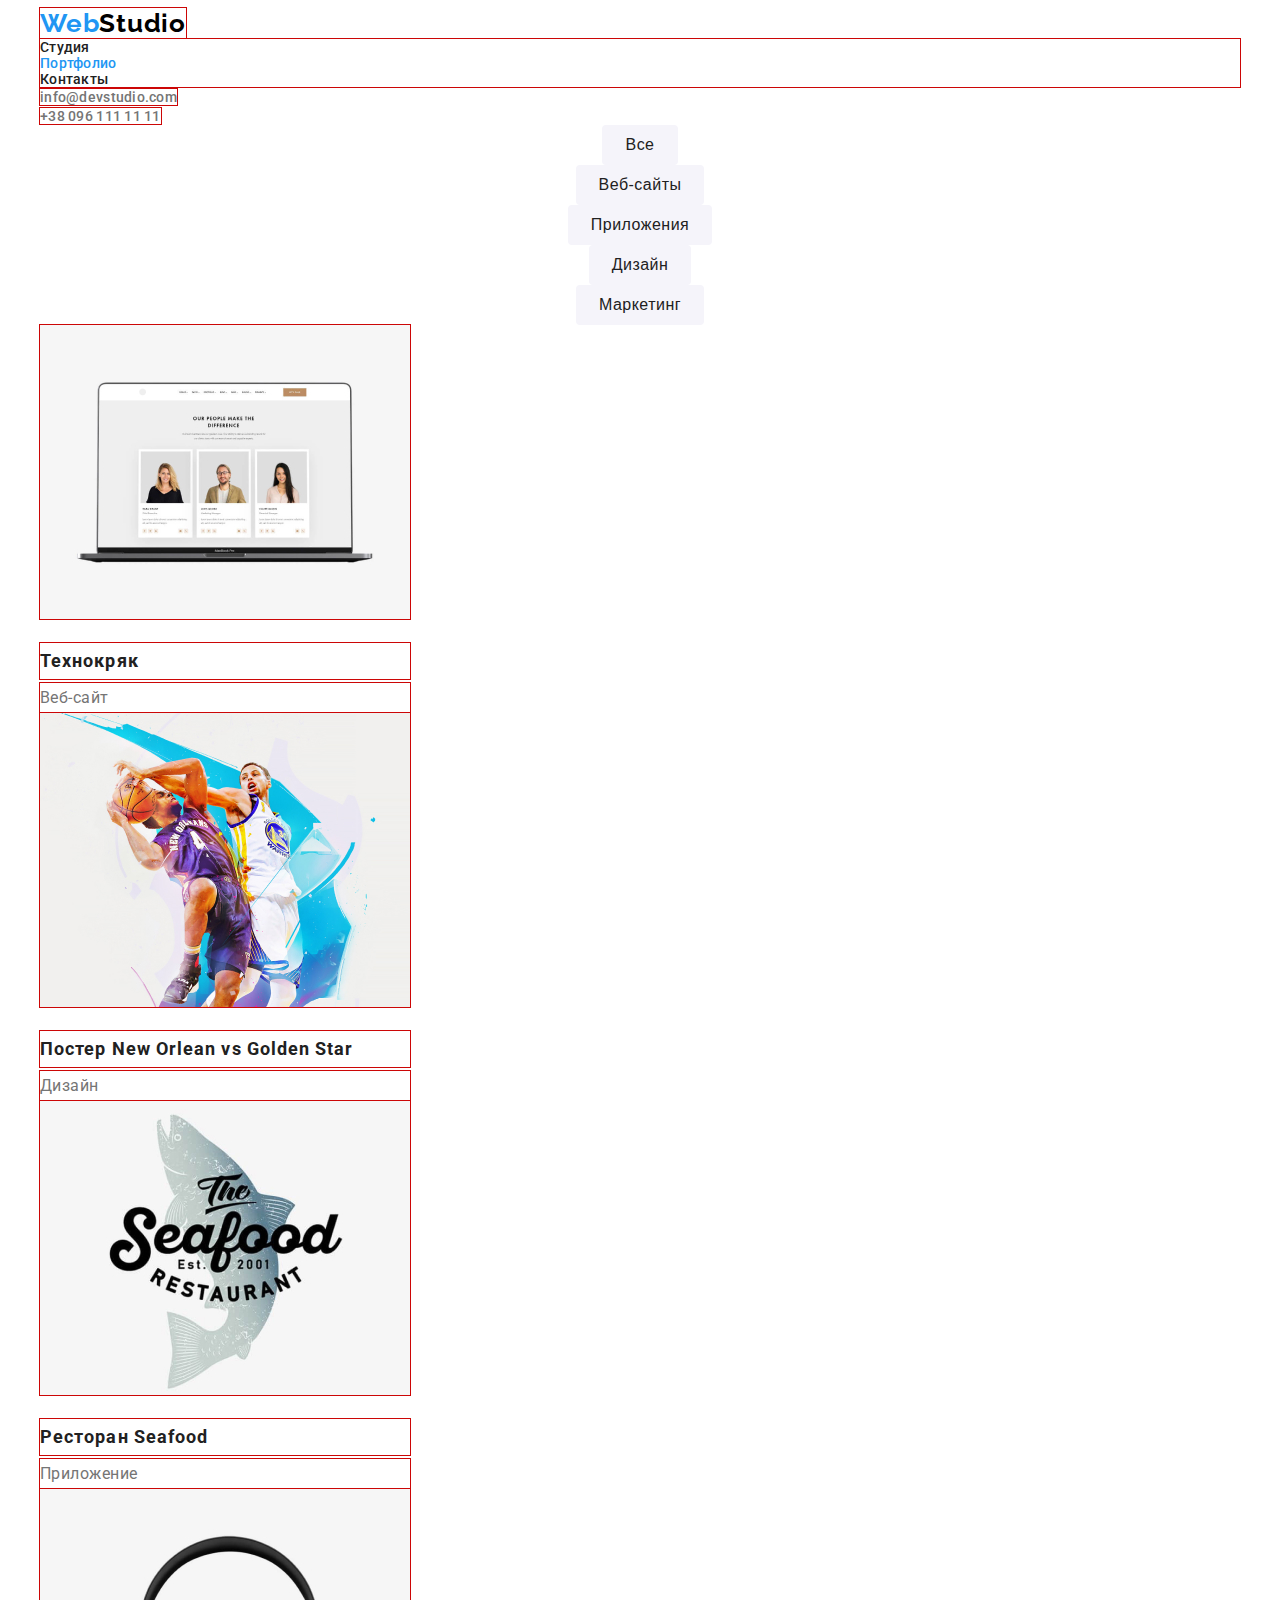
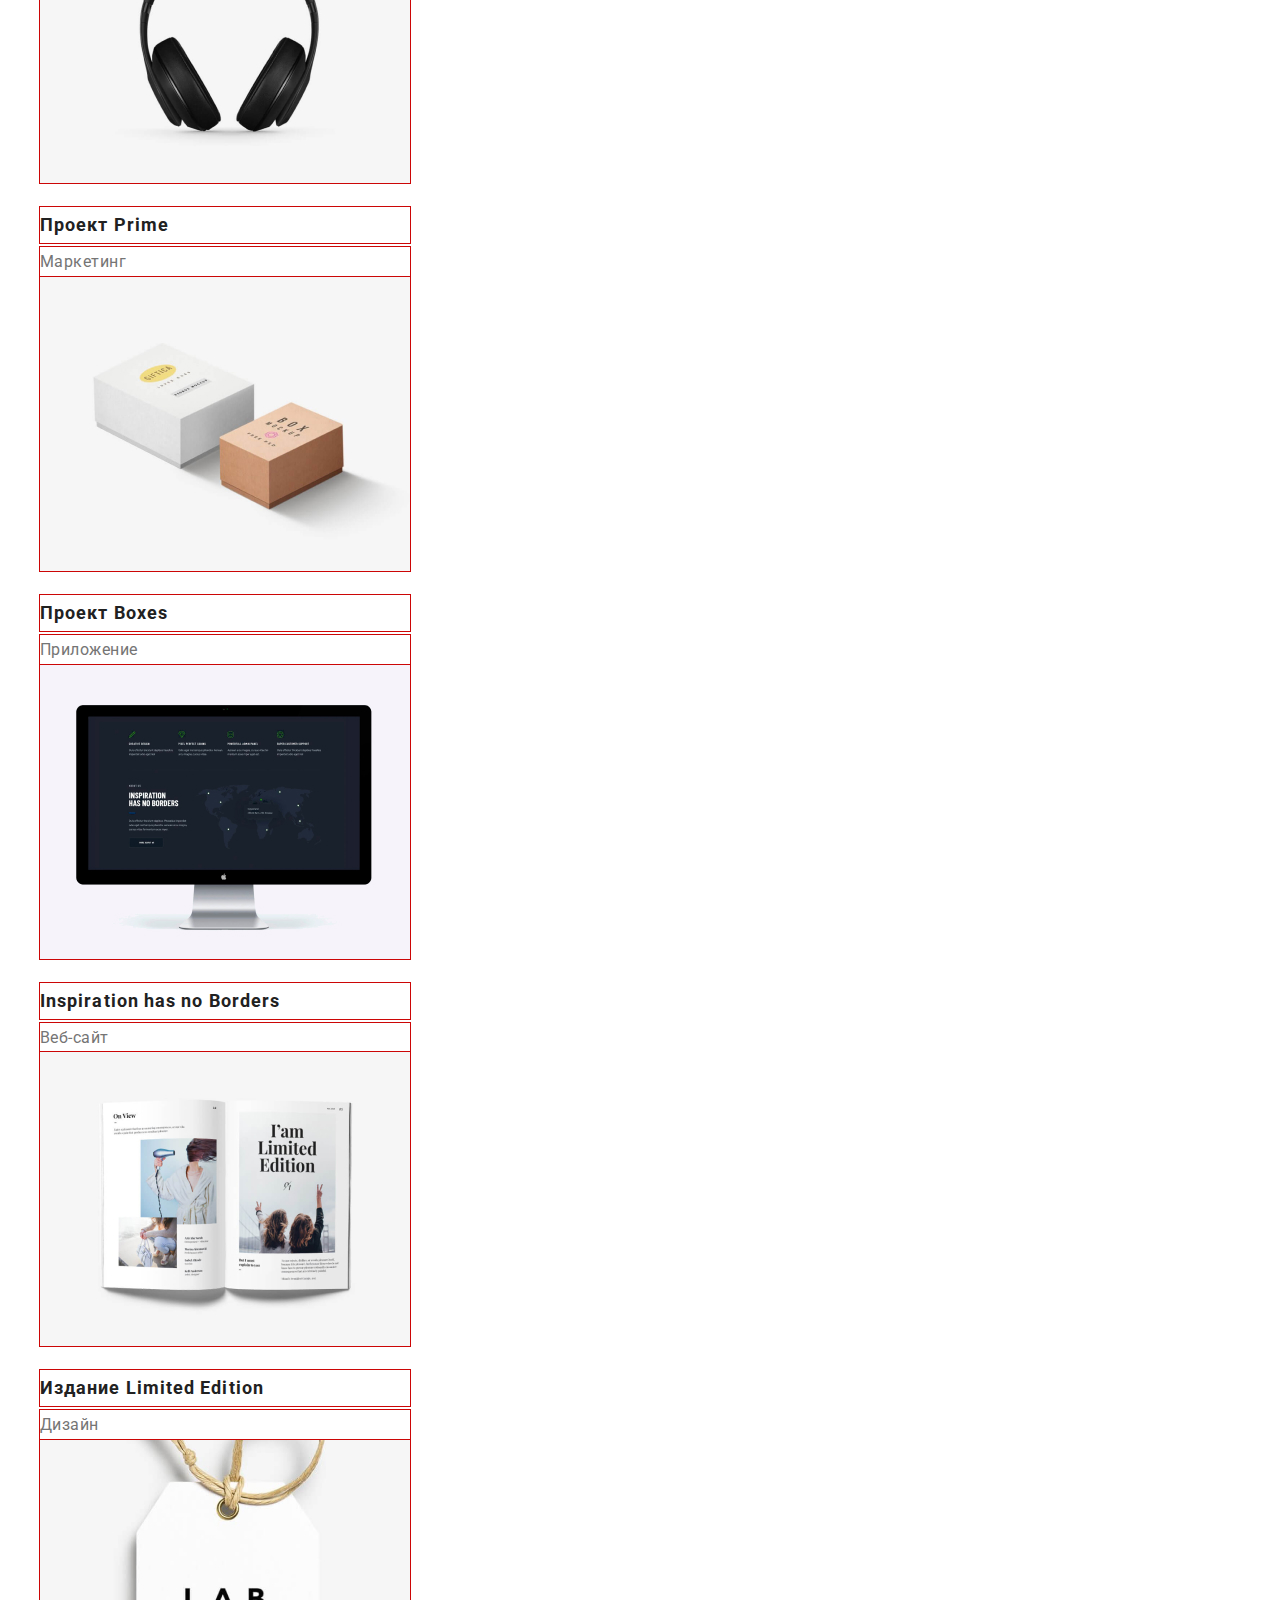
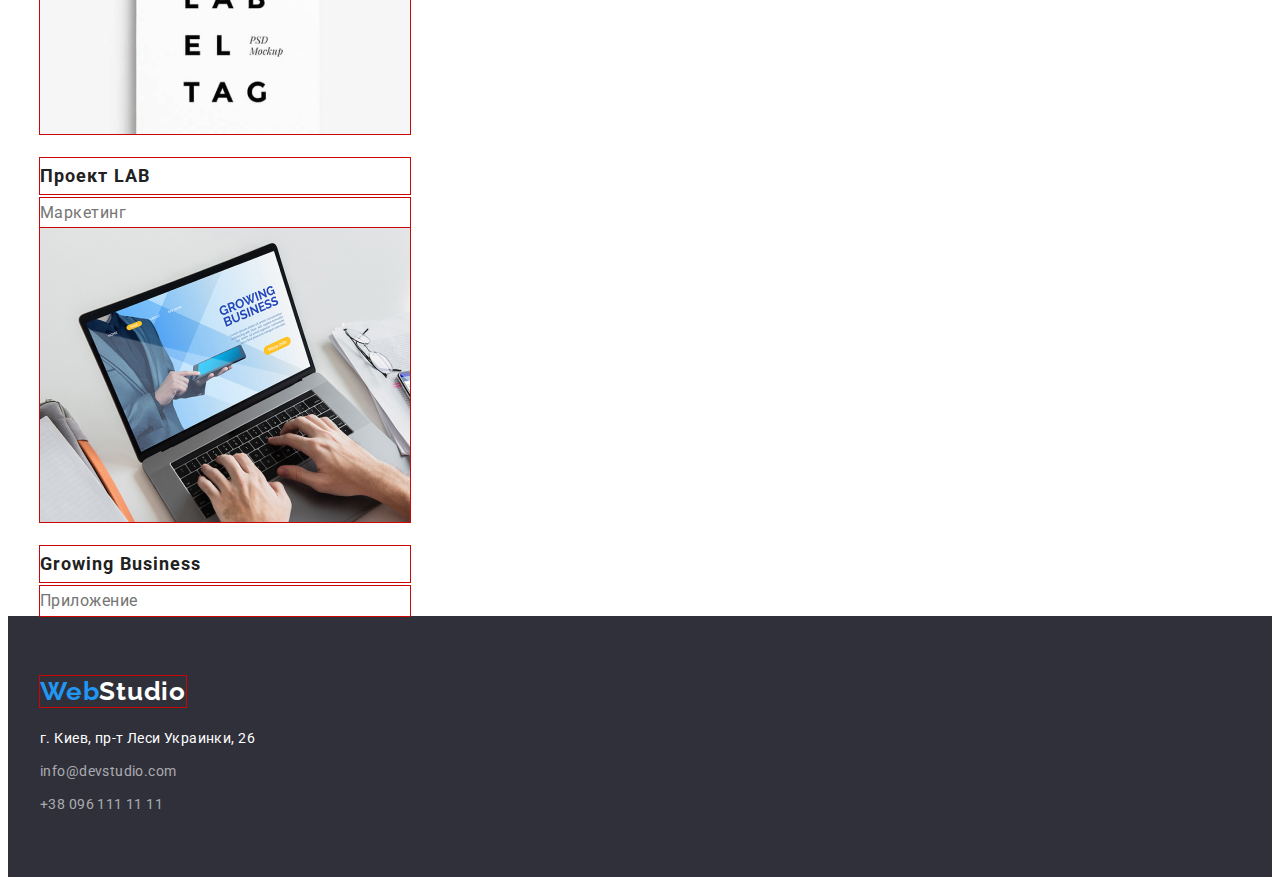
==== portfolio.html @ 1ed5e50f "Start" ====
<!DOCTYPE html>
<html lang="ru">
<head>
    <meta charset="UTF-8">
    <meta name="viewport" content="width=device-width, initial-scale=1.0">
    <title>WebStudio</title>
    <link rel="preconnect" href="https://fonts.gstatic.com">
    <link href="https://fonts.googleapis.com/css2?family=Raleway:wght@700&family=Roboto:wght@400;500;700;900&display=swap"
        rel="stylesheet">
        <link rel="stylesheet" href="https://cdnjs.cloudflare.com/ajax/libs/modern-normalize/1.0.0/modern-normalize.min.css"
            integrity="sha512-ISS7cAi1PEhQ8jnbJpJZMd29NlhNj4AWYyLOSp2CE/CsHxTCu+r+t0D2yoJudVrd0/8fTVPUVDzY5Tvli75u/g=="
            crossorigin="anonymous" />
    <link rel="stylesheet" href="./css/styles.css">
    
</head>
<body>
    <header>
        <div class="container">
            <nav>
                <a href="/" class="mainlogo"> <span class="logo">Web</span>Studio </a>
    
                <ul class="site-nav list">
                    <li>
                        <a href="./index.html" class="link">Студия</a>
                    </li>
                    <li>
                        <a href="./portfolio.html" class="link current">Портфолио</a>
                    </li>
                    <li>
                        <a href="#" class="link">Контакты</a>
                    </li>
                </ul>
            </nav>
            <ul class="list">
                <li>
                    <a href="mailto:info@devstudio.com" class="contact-link">info@devstudio.com</a>
                </li>
                <li>
                    <a href="tel:+380961111111" class="contact-link">+38 096 111 11 11</a>
                </li>
            </ul>
        </div>
    </header>
        
        <main>
            <section>
                <div class="container">
                <h1 class="visually-hidden">Портфолио</h1>
                <ul class="list btn">
                    <li><button type="button" class="button">Все</button></li>
                    <li><button type="button" class="button">Веб-сайты</button></li>
                    <li><button type="button" class="button">Приложения</button></li>
                    <li><button type="button" class="button">Дизайн</button></li>
                    <li><button type="button" class="button">Маркетинг</button></li>
                </ul>

                <ul class="list">
                    <li>
                        <a href="#" class="link project">
                            <img src="./images/tehnoproject.jpg" alt="img" class="image">
                            <h2 class="project-title">Технокряк</h2>
                            <p class="project-text">Веб-сайт</p>
                        </a>
                    </li>
                    <li>
                        <a href="#" class="link project">
                            <img src="./images/starproject.jpg" alt="img" class="image">
                            <h2 class="project-title">Постер New Orlean vs Golden Star</h2>
                            <p class="project-text">Дизайн</p>
                        </a>
                    </li>
                    <li>
                        <a href="#" class="link project">
                            <img src="./images/seafoodproject.jpg" alt="img" class="image">
                            <h2 class="project-title">Ресторан Seafood</h2>
                            <p class="project-text">Приложение</p>
                        </a>
                    </li>
                    <li>
                        <a href="#" class="link project">
                            <img src="./images/primeproject.jpg" alt="img" class="image">
                            <h2 class="project-title">Проект Prime</h2>
                            <p class="project-text">Маркетинг</p>
                        </a>
                    </li>
                    <li>
                        <a href="#" class="link project">
                            <img src="./images/boxproject.jpg" alt="img" class="image">
                            <h2 class="project-title">Проект Boxes</h2>
                            <p class="project-text">Приложение</p>
                        </a>
                    </li>
                    <li>
                        <a href="#" class="link project">
                            <img src="./images/nobordersproject.jpg" alt="img" class="image">
                            <h2 class="project-title">Inspiration has no Borders</h2>
                            <p class="project-text">Веб-сайт</p>
                        </a>
                    </li>
                    <li>
                        <a href="#" class="link project">
                            <img src="./images/limitedproject.jpg" alt="img" class="image">
                            <h2 class="project-title">Издание Limited Edition</h2>
                            <p class="project-text">Дизайн</p>
                        </a>
                    </li>
                    <li>
                        <a href="#" class="link project">
                            <img src="./images/labproject.jpg" alt="img" class="image">
                            <h2 class="project-title">Проект LAB</h2>
                            <p class="project-text">Маркетинг</p>
                        </a>
                    </li>
                    <li>
                        <a href="#" class="link project">
                            <img src="./images/businessproject.jpg" alt="img" class="image">
                            <h2 class="project-title">Growing Business</h2>
                            <p class="project-text">Приложение</p>
                        </a>
                    </li>
                   
                </ul>
                </div>
            </section>
        </main>
        
    <footer class="footer">
        <div class="container">
            <a href="/" class="mainlogo"> <span class="logo">Web</span>Studio </a>
            <address class="adress">
                <p class="adress-text"> г. Киев, пр-т Леси Украинки, 26 </p>
                <ul class="list">
                    <li>
                        <a href="mailto:info@devstudio.com" class="footer-link">info@devstudio.com</a>
                    </li>
                    <li>
                        <a href="tel:+380961111111" class="footer-link tel">+38 096 111 11 11</a>
                    </li>
                </ul>
            </address>
        </div>
    </footer>

</body>
</html>
---- css/styles.css ----
html {
  box-sizing: border-box;
}
*,
*::before,
*::after {
  box-sizing: inherit;
}
:root {
  --primary-text-color: #757575;
  --title-text-color: #212121;
  --accent-color: #2196f3;
  --background-col: #2f303a;
  --background-team: #f5f4fa;
  --primary-bg-color: #ffffff;
}

body {
  color: var(--primary-text-color);
  background-color: var(--primary-bg-color);
  font-family: 'Roboto', sans-serif;
}
.list {
  list-style: none;
  margin: 0;
  padding: 0;
}
.section {
  padding-bottom: 94px;
}
.section.paddingtop {
  padding-top: 94px;
}
.container {
  margin-left: auto;
  margin-right: auto;
  width: 1200px;
}
/* logo */

.mainlogo {
  font-family: Raleway, sans-serif;
  font-weight: 700;
  font-size: 26px;
  line-height: 1.2;
  letter-spacing: 0.03em;
  text-decoration: none;
  color: #000000;
  outline: 1px solid #cc0606;
}
.logo {
  color: var(--accent-color);
}
/* nav decoration */
.link {
  text-decoration: none;
  color: var(--title-text-color);
}
.site-nav {
  outline: 1px solid #cc0606;
  font-weight: 500;
  font-size: 14px;
  line-height: 1.15;
  letter-spacing: 0.02em;
}

.site-nav .link:hover,
.site-nav .link:focus {
  color: var(--accent-color);
}
.site-nav .link.current {
  color: var(--accent-color);
}
/* contact decoration */
.contact-link {
  outline: 1px solid #cc0606;
  font-weight: 500;
  font-size: 14px;
  line-height: 1.15;
  letter-spacing: 0.02em;
  text-decoration: none;
  color: var(--primary-text-color);
}
.contact .contact-link:focus,
.contact .contact-link:hover {
  color: var(--accent-color);
}

/* hero */
.hero {
  margin-left: auto;
  margin-right: auto;
  width: 1600px;
  height: 600px;
  outline: 1px solid #cc0606;
  text-align: center;
  background-color: var(--background-col);
  color: var(--primary-bg-color);
}
.hero-title {
  margin-top: 0;
  margin-bottom: 30px;
  outline: 1px solid #cc0606;
  text-transform: uppercase;
  font-weight: 900;
  font-size: 44px;
  line-height: 1.36;
  letter-spacing: 0.06em;
}
.hero-link {
  outline: 1px solid #cc0606;
  display: inline-block;
  border: 1px solid #000000;
  padding: 10px 32px;
  border-radius: 4px;
  background-color: var(--accent-color);
  text-decoration: none;

  color: var(--primary-bg-color);
  font-weight: 700;
  font-size: 16px;
  line-height: 1.87;
  letter-spacing: 0.06em;
}

/* features */
.section-title {
  margin-top: 0;
  margin-bottom: 50px;
  text-align: center;

  color: var(--title-text-color);
  font-weight: 700;
  font-size: 36px;
  line-height: 1.17;
  letter-spacing: 0.03em;
}

.features-title {
  margin-top: 0;
  margin-bottom: 10px;
  outline: 1px solid #cc0606;
  color: var(--title-text-color);
  text-transform: uppercase;
  font-weight: 700;
  font-size: 14px;
  line-height: 1.14;
  letter-spacing: 0.03em;
}

.text {
  margin-top: 0;
  margin-bottom: 0;
  font-weight: 400;
  font-size: 14px;
  line-height: 1.71;
  letter-spacing: 0.03em;
}
/* our team */
.team {
  background-color: var(--background-team);
}

.photo {
  margin-bottom: 30px;
}
.team .text {
  font-weight: 400;
  font-size: 16px;
  line-height: 1.2;
  letter-spacing: 0.03em;
}
.name-title {
  margin-top: 0;
  margin-bottom: 10px;
  color: var(--title-text-color);
  font-weight: 500;
  font-size: 16px;
  line-height: 1.2;
  letter-spacing: 0.03em;
}

/* footer */
.footer {
  padding: 60px 0;
  background-color: var(--background-col);
  color: var(--primary-bg-color);
}
.footer .mainlogo {
  display: inline-block;
  margin-bottom: 20px;
  color: var(--primary-bg-color);
}

.adress {
  font-style: normal;
  font-weight: 400;
  font-size: 14px;
  line-height: 1.71;
  letter-spacing: 0.03em;
}
.adress-text {
  margin-top: 0;
  margin-bottom: 9px;
}
.footer-link {
  display: inline-block;
  margin-bottom: 9px;
  text-decoration: none;
  color: rgb(255, 255, 255, 0.6);
}
.footer-link.tel {
  margin-bottom: 0;
}
/* button */
.list.btn {
  text-align: center;
}

.button {
  border: 1px solid transparent;
  border-radius: 4px;
  padding: 6px 22px;

  font-weight: 500;
  font-size: 16px;
  line-height: 1.62;
  text-align: center;
  letter-spacing: 0.03em;

  color: var(--title-text-color);
  text-decoration: none;
  background-color: var(--background-team);
}
.button:hover,
.button:focus {
  color: var(--primary-bg-color);
  background-color: var(--accent-color);
}

/* ПОРТФОЛИО */
.link.project {
  display: inline-block;
}

.project-title {
  outline: 1px solid #cc0606;
  margin-top: 0;
  margin-bottom: 4px;
  text-decoration: none;
  font-weight: 700;
  font-size: 18px;
  line-height: 2;
  letter-spacing: 0.06em;
}

.project-text {
  outline: 1px solid #cc0606;
  margin-top: 0;
  margin-bottom: 0;
  color: var(--primary-text-color);
  font-weight: 400;
  font-size: 16px;
  line-height: 1.87;
  letter-spacing: 0.03em;
}

.image {
  outline: 1px solid #cc0606;
  width: 370px;
  margin-bottom: 20px;
}
.visually-hidden {
  position: absolute;
  width: 1px;
  height: 1px;
  margin: -1px;
  border: 0;
  padding: 0;

  white-space: nowrap;
  clip-path: inset(100%);
  clip: rect(0 0 0 0);
  overflow: hidden;
}
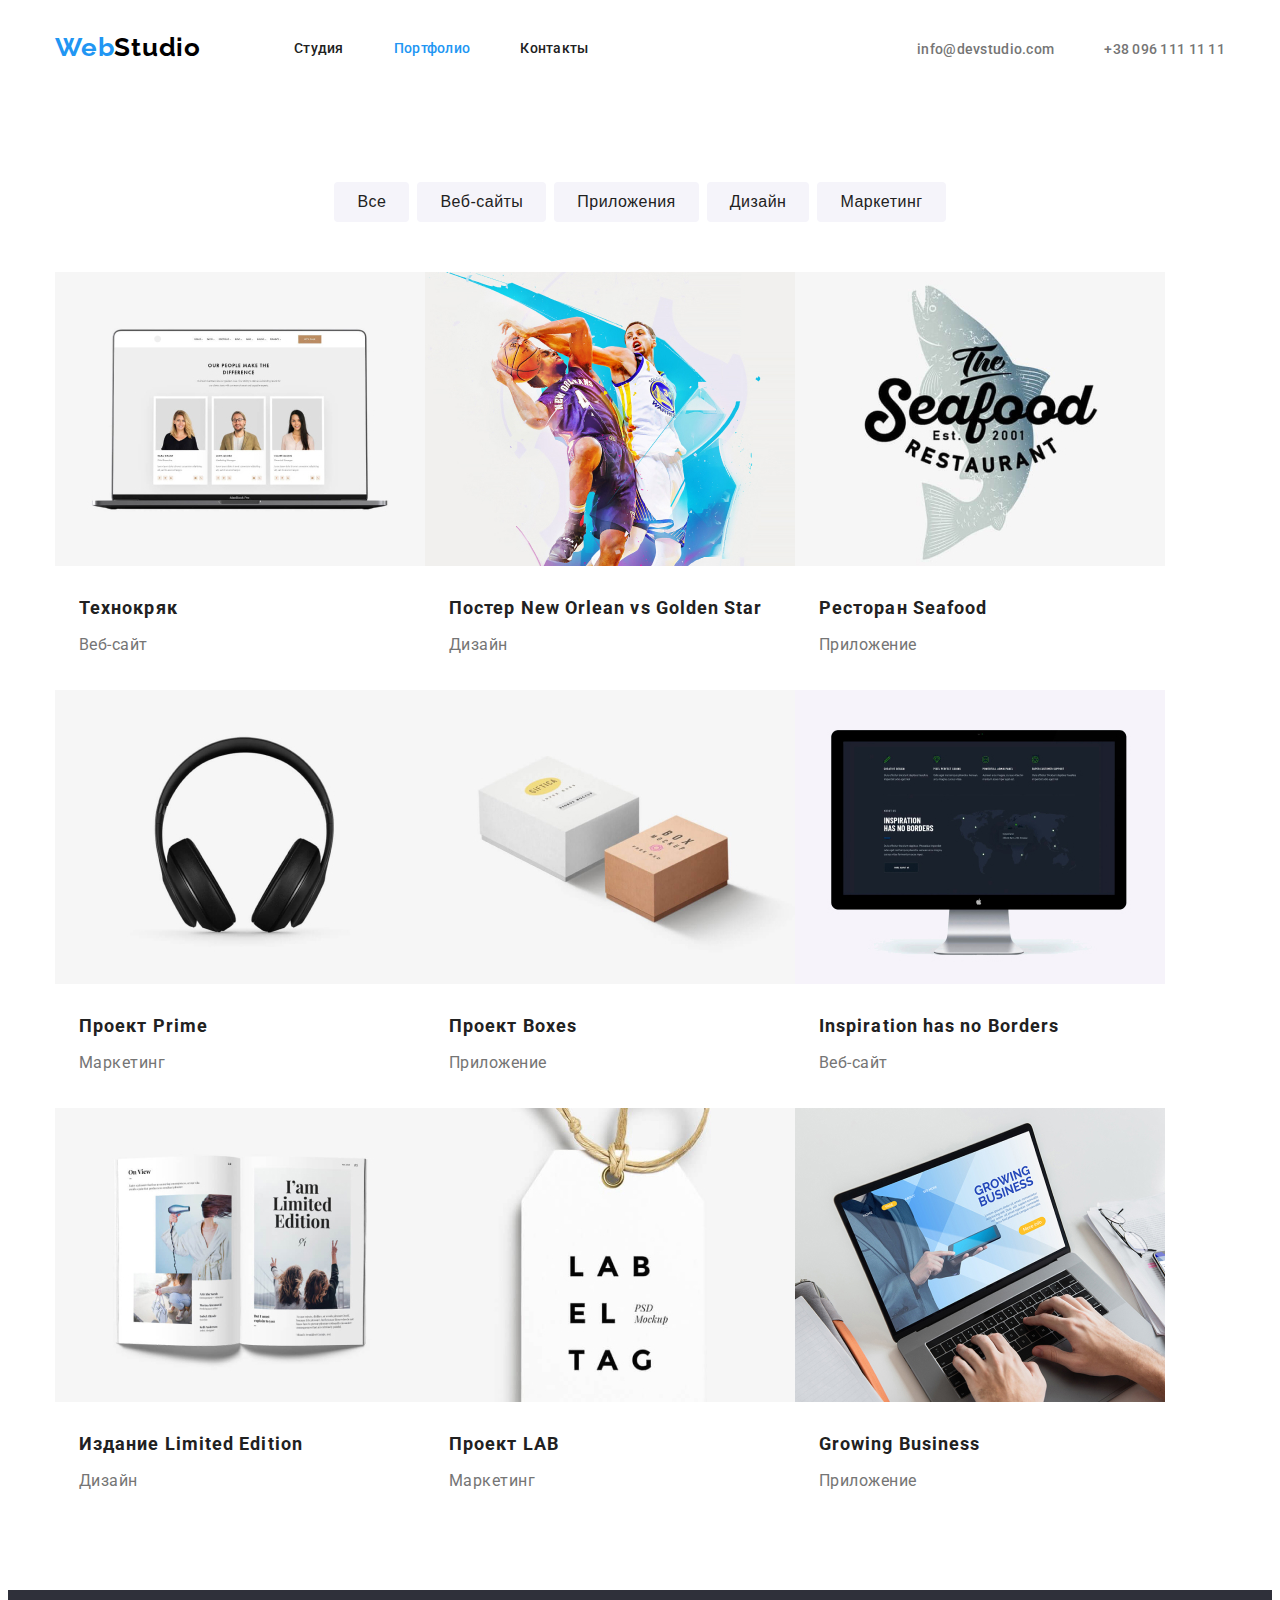
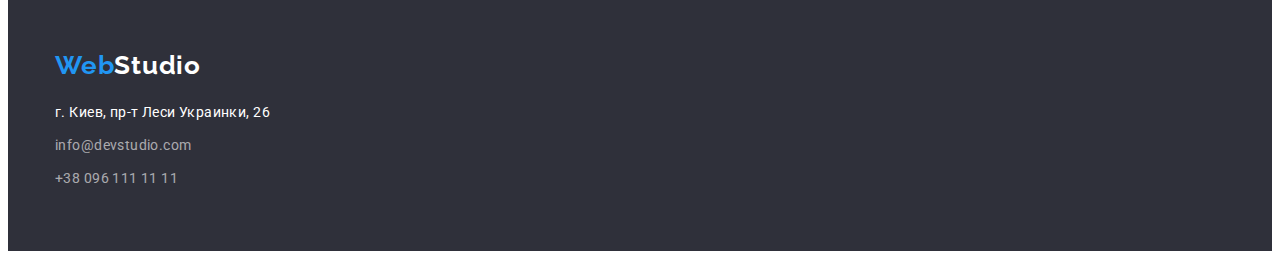
==== commit 925f1d88: "Done" ====
--- a/portfolio.html
+++ b/portfolio.html
@@ -15,27 +15,27 @@
 </head>
 <body>
     <header>
-        <div class="container">
-            <nav>
+        <div class="container main-nav">
+            <nav class="main-nav">
                 <a href="/" class="mainlogo"> <span class="logo">Web</span>Studio </a>
     
                 <ul class="site-nav list">
-                    <li>
+                    <li class="item">
                         <a href="./index.html" class="link">Студия</a>
                     </li>
-                    <li>
+                    <li class="item">
                         <a href="./portfolio.html" class="link current">Портфолио</a>
                     </li>
-                    <li>
+                    <li class="item">
                         <a href="#" class="link">Контакты</a>
                     </li>
                 </ul>
             </nav>
-            <ul class="list">
-                <li>
+            <ul class="nav-contact list">
+                <li class="item">
                     <a href="mailto:info@devstudio.com" class="contact-link">info@devstudio.com</a>
                 </li>
-                <li>
+                <li class="item">
                     <a href="tel:+380961111111" class="contact-link">+38 096 111 11 11</a>
                 </li>
             </ul>
@@ -43,83 +43,83 @@
     </header>
         
         <main>
-            <section>
+            <section class="section paddingtop">
                 <div class="container">
-                <h1 class="visually-hidden">Портфолио</h1>
-                <ul class="list btn">
-                    <li><button type="button" class="button">Все</button></li>
-                    <li><button type="button" class="button">Веб-сайты</button></li>
-                    <li><button type="button" class="button">Приложения</button></li>
-                    <li><button type="button" class="button">Дизайн</button></li>
-                    <li><button type="button" class="button">Маркетинг</button></li>
-                </ul>
+                    <h1 class="visually-hidden">Портфолио</h1>
+                    <ul class="list btn">
+                        <li class="item"><button type="button" class="button">Все</button></li>
+                        <li class="item"><button type="button" class="button">Веб-сайты</button></li>
+                        <li class="item"><button type="button" class="button">Приложения</button></li>
+                        <li class="item"><button type="button" class="button">Дизайн</button></li>
+                        <li class="item"><button type="button" class="button">Маркетинг</button></li>
+                    </ul>
 
-                <ul class="list">
-                    <li>
-                        <a href="#" class="link project">
-                            <img src="./images/tehnoproject.jpg" alt="img" class="image">
-                            <h2 class="project-title">Технокряк</h2>
-                            <p class="project-text">Веб-сайт</p>
-                        </a>
-                    </li>
-                    <li>
-                        <a href="#" class="link project">
-                            <img src="./images/starproject.jpg" alt="img" class="image">
-                            <h2 class="project-title">Постер New Orlean vs Golden Star</h2>
-                            <p class="project-text">Дизайн</p>
-                        </a>
-                    </li>
-                    <li>
-                        <a href="#" class="link project">
-                            <img src="./images/seafoodproject.jpg" alt="img" class="image">
-                            <h2 class="project-title">Ресторан Seafood</h2>
-                            <p class="project-text">Приложение</p>
-                        </a>
-                    </li>
-                    <li>
-                        <a href="#" class="link project">
-                            <img src="./images/primeproject.jpg" alt="img" class="image">
-                            <h2 class="project-title">Проект Prime</h2>
-                            <p class="project-text">Маркетинг</p>
-                        </a>
-                    </li>
-                    <li>
-                        <a href="#" class="link project">
-                            <img src="./images/boxproject.jpg" alt="img" class="image">
-                            <h2 class="project-title">Проект Boxes</h2>
-                            <p class="project-text">Приложение</p>
-                        </a>
-                    </li>
-                    <li>
-                        <a href="#" class="link project">
-                            <img src="./images/nobordersproject.jpg" alt="img" class="image">
-                            <h2 class="project-title">Inspiration has no Borders</h2>
-                            <p class="project-text">Веб-сайт</p>
-                        </a>
-                    </li>
-                    <li>
-                        <a href="#" class="link project">
-                            <img src="./images/limitedproject.jpg" alt="img" class="image">
-                            <h2 class="project-title">Издание Limited Edition</h2>
-                            <p class="project-text">Дизайн</p>
-                        </a>
-                    </li>
-                    <li>
-                        <a href="#" class="link project">
-                            <img src="./images/labproject.jpg" alt="img" class="image">
-                            <h2 class="project-title">Проект LAB</h2>
-                            <p class="project-text">Маркетинг</p>
-                        </a>
-                    </li>
-                    <li>
-                        <a href="#" class="link project">
-                            <img src="./images/businessproject.jpg" alt="img" class="image">
-                            <h2 class="project-title">Growing Business</h2>
-                            <p class="project-text">Приложение</p>
-                        </a>
-                    </li>
-                   
-                </ul>
+                    <ul class="features list">
+                        <li class="project">
+                            <a href="#" class="link-project">
+                                <img src="./images/tehnoproject.jpg" alt="img" class="image">
+                                <h2 class="project-title">Технокряк</h2>
+                                <p class="project-text">Веб-сайт</p>
+                            </a>
+                        </li>
+                        <li class="project">
+                            <a href="#" class="link-project">
+                                <img src="./images/starproject.jpg" alt="img" class="image">
+                                <h2 class="project-title">Постер New Orlean vs Golden Star</h2>
+                                <p class="project-text">Дизайн</p>
+                            </a>
+                        </li>
+                        <li class="project">
+                            <a href="#" class="link-project">
+                                <img src="./images/seafoodproject.jpg" alt="img" class="image">
+                                <h2 class="project-title">Ресторан Seafood</h2>
+                                <p class="project-text">Приложение</p>
+                            </a>
+                        </li>
+                        <li class="project">
+                            <a href="#" class="link-project">
+                                <img src="./images/primeproject.jpg" alt="img" class="image">
+                                <h2 class="project-title">Проект Prime</h2>
+                                <p class="project-text">Маркетинг</p>
+                            </a>
+                        </li>
+                        <li class="project">
+                            <a href="#" class="link-project">
+                                <img src="./images/boxproject.jpg" alt="img" class="image">
+                                <h2 class="project-title">Проект Boxes</h2>
+                                <p class="project-text">Приложение</p>
+                            </a>
+                        </li>
+                        <li class="project">
+                            <a href="#" class="link-project">
+                                <img src="./images/nobordersproject.jpg" alt="img" class="image">
+                                <h2 class="project-title">Inspiration has no Borders</h2>
+                                <p class="project-text">Веб-сайт</p>
+                            </a>
+                        </li>
+                        <li class="project">
+                            <a href="#" class="link-project">
+                                <img src="./images/limitedproject.jpg" alt="img" class="image">
+                                <h2 class="project-title">Издание Limited Edition</h2>
+                                <p class="project-text">Дизайн</p>
+                            </a>
+                        </li>
+                        <li class="project">
+                            <a href="#" class="link-project">
+                                <img src="./images/labproject.jpg" alt="img" class="image">
+                                <h2 class="project-title">Проект LAB</h2>
+                                <p class="project-text">Маркетинг</p>
+                            </a>
+                        </li>
+                        <li class="project">
+                            <a href="#" class="link-project">
+                                <img src="./images/businessproject.jpg" alt="img" class="image">
+                                <h2 class="project-title">Growing Business</h2>
+                                <p class="project-text">Приложение</p>
+                            </a>
+                        </li>
+                    
+                    </ul>
                 </div>
             </section>
         </main>
--- a/css/styles.css
+++ b/css/styles.css
@@ -25,6 +25,10 @@
   margin: 0;
   padding: 0;
 }
+.link {
+  text-decoration: none;
+  color: var(--title-text-color);
+}
 .section {
   padding-bottom: 94px;
 }
@@ -35,10 +39,14 @@
   margin-left: auto;
   margin-right: auto;
   width: 1200px;
+  padding: 0 15px;
 }
 /* logo */
 
 .mainlogo {
+  display: block;
+  margin-right: 93px;
+
   font-family: Raleway, sans-serif;
   font-weight: 700;
   font-size: 26px;
@@ -46,34 +54,52 @@
   letter-spacing: 0.03em;
   text-decoration: none;
   color: #000000;
-  outline: 1px solid #cc0606;
 }
 .logo {
   color: var(--accent-color);
 }
 /* nav decoration */
-.link {
-  text-decoration: none;
-  color: var(--title-text-color);
-}
+
+.main-nav {
+  display: flex;
+  align-items: center;
+}
+
 .site-nav {
-  outline: 1px solid #cc0606;
+  display: flex;
+
   font-weight: 500;
   font-size: 14px;
   line-height: 1.15;
   letter-spacing: 0.02em;
+}
+.site-nav .item + .item {
+  margin-left: 50px;
+}
+
+.site-nav .link {
+  display: block;
+  padding-bottom: 32px;
+  padding-top: 32px;
 }
 
 .site-nav .link:hover,
 .site-nav .link:focus {
   color: var(--accent-color);
 }
+
 .site-nav .link.current {
   color: var(--accent-color);
 }
 /* contact decoration */
+.nav-contact {
+  display: flex;
+  margin-left: auto;
+}
+.nav-contact .item + .item {
+  margin-left: 50px;
+}
 .contact-link {
-  outline: 1px solid #cc0606;
   font-weight: 500;
   font-size: 14px;
   line-height: 1.15;
@@ -81,8 +107,8 @@
   text-decoration: none;
   color: var(--primary-text-color);
 }
-.contact .contact-link:focus,
-.contact .contact-link:hover {
+.nav-contact .contact-link:focus,
+.nav-contact .contact-link:hover {
   color: var(--accent-color);
 }
 
@@ -92,7 +118,7 @@
   margin-right: auto;
   width: 1600px;
   height: 600px;
-  outline: 1px solid #cc0606;
+  /* outline: 1px solid #cc0606; */
   text-align: center;
   background-color: var(--background-col);
   color: var(--primary-bg-color);
@@ -100,7 +126,7 @@
 .hero-title {
   margin-top: 0;
   margin-bottom: 30px;
-  outline: 1px solid #cc0606;
+  /* outline: 1px solid #cc0606; */
   text-transform: uppercase;
   font-weight: 900;
   font-size: 44px;
@@ -108,7 +134,7 @@
   letter-spacing: 0.06em;
 }
 .hero-link {
-  outline: 1px solid #cc0606;
+  /* outline: 1px solid #cc0606; */
   display: inline-block;
   border: 1px solid #000000;
   padding: 10px 32px;
@@ -124,6 +150,20 @@
 }
 
 /* features */
+.features {
+  display: flex;
+  flex-wrap: wrap;
+}
+
+.features .item {
+  display: block;
+  width: 270px;
+  margin-right: 30px;
+}
+
+.features .item:nth-child(4n) {
+  margin-right: 0;
+}
 .section-title {
   margin-top: 0;
   margin-bottom: 50px;
@@ -139,7 +179,7 @@
 .features-title {
   margin-top: 0;
   margin-bottom: 10px;
-  outline: 1px solid #cc0606;
+  /* outline: 1px solid #cc0606; */
   color: var(--title-text-color);
   text-transform: uppercase;
   font-weight: 700;
@@ -155,6 +195,13 @@
   font-size: 14px;
   line-height: 1.71;
   letter-spacing: 0.03em;
+}
+/* Чем мы занимаемся */
+.features .item-img {
+  margin-right: 30px;
+}
+.features .item-img:nth-child(3n) {
+  margin-right: 0;
 }
 /* our team */
 .team {
@@ -212,11 +259,20 @@
 .footer-link.tel {
   margin-bottom: 0;
 }
+
+/* ПОРТФОЛИО */
+
 /* button */
 .list.btn {
+  display: flex;
+  justify-content: center;
   text-align: center;
-}
-
+  margin-bottom: 50px;
+}
+
+.list.btn .item + .item {
+  margin-left: 8px;
+}
 .button {
   border: 1px solid transparent;
   border-radius: 4px;
@@ -238,15 +294,32 @@
   background-color: var(--accent-color);
 }
 
-/* ПОРТФОЛИО */
-.link.project {
-  display: inline-block;
-}
-
+/* cards */
+.features .project {
+  width: calc((100%-60px) / 3);
+  margin-bottom: 30px;
+}
+
+.features .project:nth-last-child(-n + 3) {
+  margin-bottom: 0;
+}
+
+ {
+  display: inline-block;
+  text-decoration: none;
+  color: var(--title-text-color);
+}
+
+.link-project {
+  display: inline-block;
+  text-decoration: none;
+  color: var(--title-text-color);
+}
 .project-title {
-  outline: 1px solid #cc0606;
+  padding: 0 24px;
   margin-top: 0;
   margin-bottom: 4px;
+
   text-decoration: none;
   font-weight: 700;
   font-size: 18px;
@@ -255,9 +328,10 @@
 }
 
 .project-text {
-  outline: 1px solid #cc0606;
+  padding: 0 24px;
   margin-top: 0;
   margin-bottom: 0;
+
   color: var(--primary-text-color);
   font-weight: 400;
   font-size: 16px;
@@ -266,7 +340,6 @@
 }
 
 .image {
-  outline: 1px solid #cc0606;
   width: 370px;
   margin-bottom: 20px;
 }
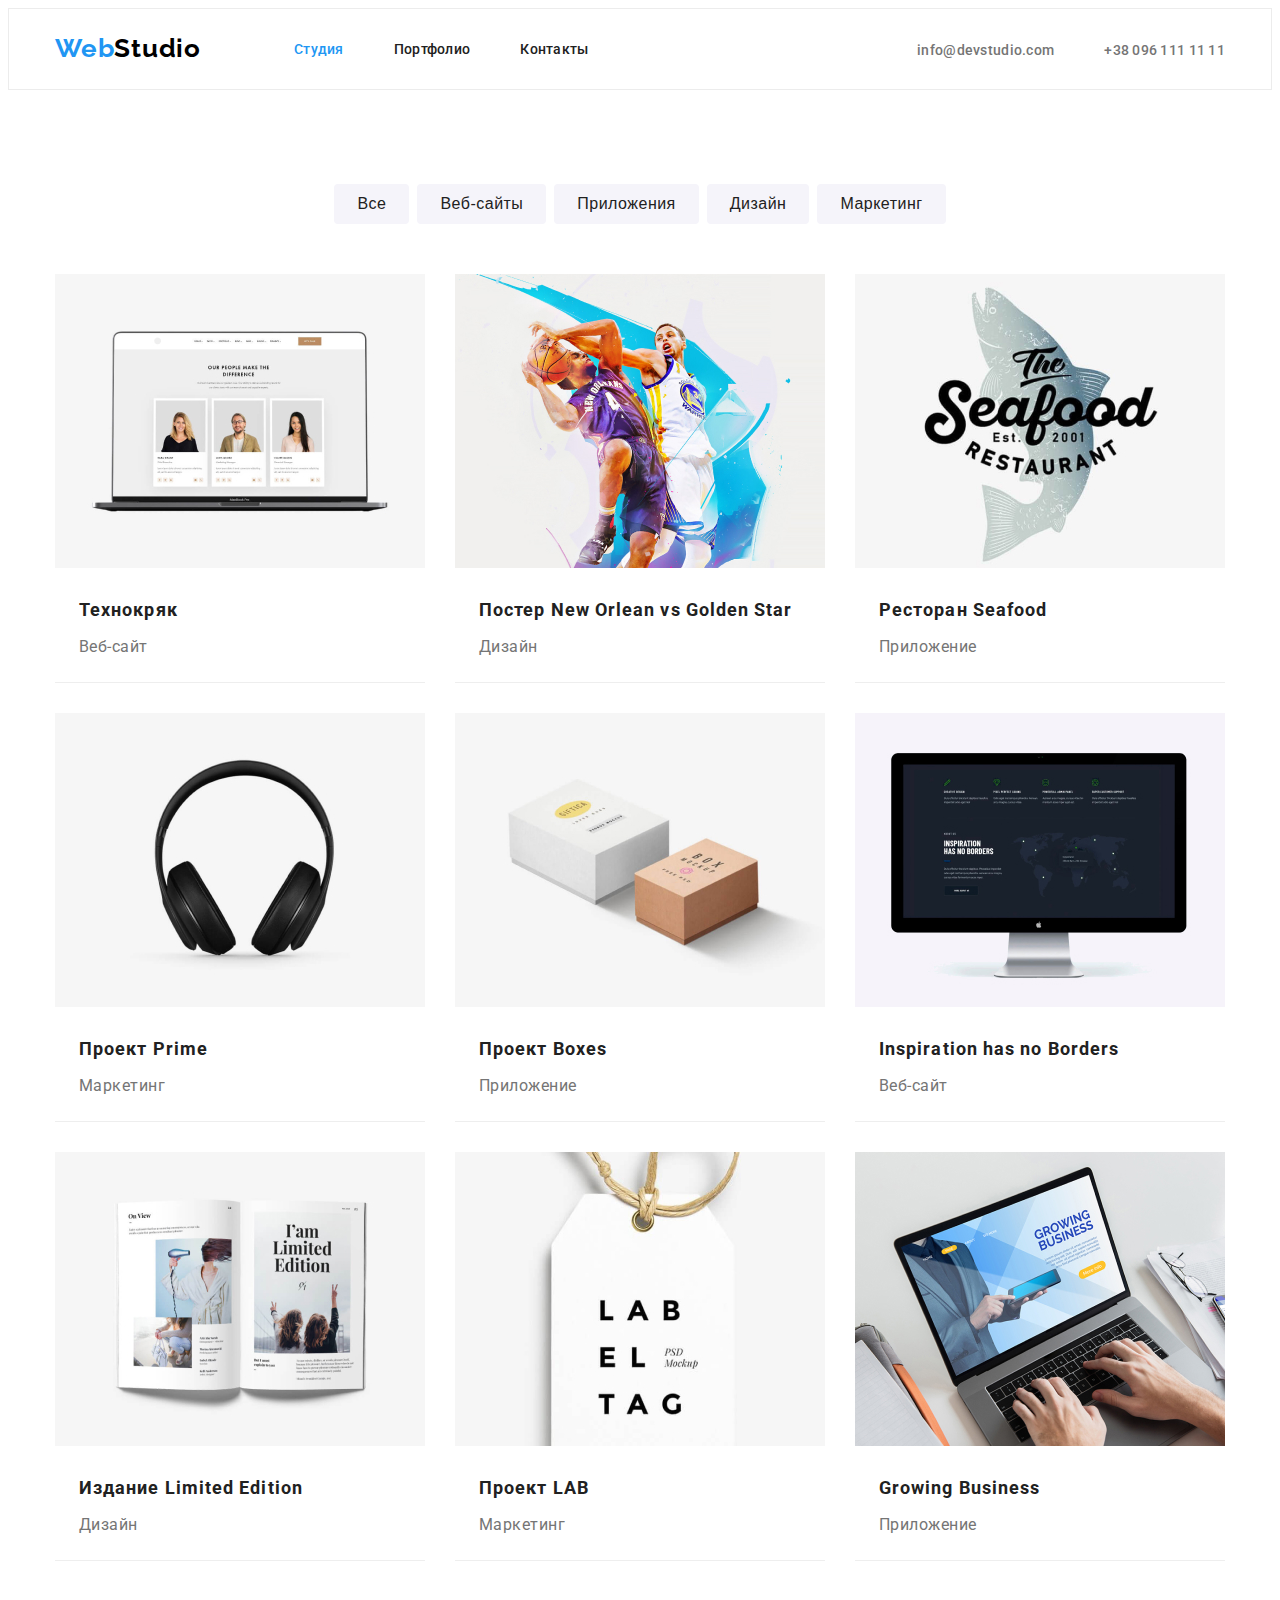
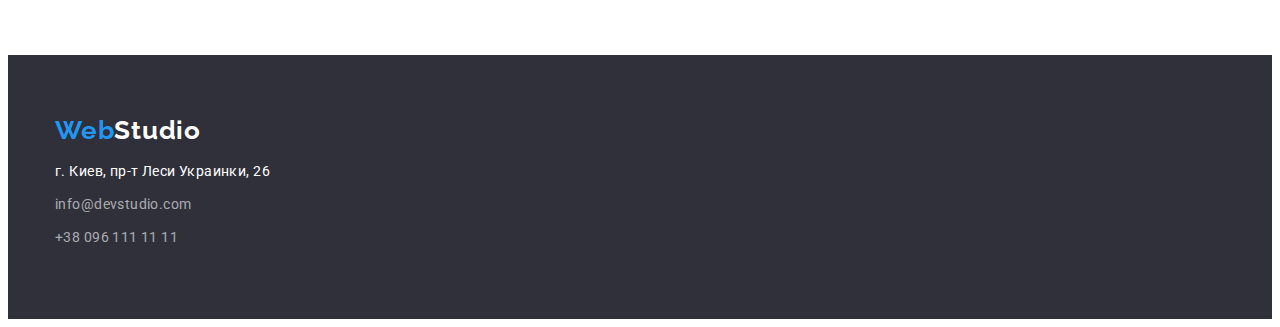
==== commit 58502ec1: "error correction" ====
--- a/portfolio.html
+++ b/portfolio.html
@@ -14,17 +14,17 @@
     
 </head>
 <body>
-    <header>
+    <header class="header">
         <div class="container main-nav">
             <nav class="main-nav">
                 <a href="/" class="mainlogo"> <span class="logo">Web</span>Studio </a>
     
                 <ul class="site-nav list">
                     <li class="item">
-                        <a href="./index.html" class="link">Студия</a>
+                        <a href="./index.html" class="link current">Студия</a>
                     </li>
                     <li class="item">
-                        <a href="./portfolio.html" class="link current">Портфолио</a>
+                        <a href="./portfolio.html" class="link">Портфолио</a>
                     </li>
                     <li class="item">
                         <a href="#" class="link">Контакты</a>
@@ -43,7 +43,7 @@
     </header>
         
         <main>
-            <section class="section paddingtop">
+            <section class="section">
                 <div class="container">
                     <h1 class="visually-hidden">Портфолио</h1>
                     <ul class="list btn">
@@ -57,65 +57,83 @@
                     <ul class="features list">
                         <li class="project">
                             <a href="#" class="link-project">
-                                <img src="./images/tehnoproject.jpg" alt="img" class="image">
-                                <h2 class="project-title">Технокряк</h2>
-                                <p class="project-text">Веб-сайт</p>
+                                <img src="./images/tehnoproject.jpg" alt="img" width="370" class="image"">
+                                <div class="project-box">
+                                    <h2 class="project-title">Технокряк</h2>
+                                    <p class="project-text">Веб-сайт</p>
+                                </div>
                             </a>
                         </li>
                         <li class="project">
                             <a href="#" class="link-project">
-                                <img src="./images/starproject.jpg" alt="img" class="image">
-                                <h2 class="project-title">Постер New Orlean vs Golden Star</h2>
-                                <p class="project-text">Дизайн</p>
+                                <img src="./images/starproject.jpg" alt="img" width="370" class="image"">
+                                <div class="project-box">
+                                    <h2 class="project-title">Постер New Orlean vs Golden Star</h2>
+                                    <p class="project-text">Дизайн</p>
+                                </div>
                             </a>
                         </li>
                         <li class="project">
                             <a href="#" class="link-project">
-                                <img src="./images/seafoodproject.jpg" alt="img" class="image">
-                                <h2 class="project-title">Ресторан Seafood</h2>
-                                <p class="project-text">Приложение</p>
+                                <img src="./images/seafoodproject.jpg" alt="img" width="370" class="image">
+                                <div class="project-box">
+                                    <h2 class="project-title">Ресторан Seafood</h2>
+                                    <p class="project-text">Приложение</p>
+                                </div>
                             </a>
                         </li>
                         <li class="project">
                             <a href="#" class="link-project">
-                                <img src="./images/primeproject.jpg" alt="img" class="image">
-                                <h2 class="project-title">Проект Prime</h2>
-                                <p class="project-text">Маркетинг</p>
+                                <img src="./images/primeproject.jpg" alt="img" width="370" class="image">
+                                <div class="project-box">
+                                    <h2 class="project-title">Проект Prime</h2>
+                                    <p class="project-text">Маркетинг</p>
+                                </div>
                             </a>
                         </li>
                         <li class="project">
                             <a href="#" class="link-project">
-                                <img src="./images/boxproject.jpg" alt="img" class="image">
-                                <h2 class="project-title">Проект Boxes</h2>
-                                <p class="project-text">Приложение</p>
+                                <img src="./images/boxproject.jpg" alt="img" width="370" class="image"">
+                                <div class="project-box">
+                                    <h2 class="project-title">Проект Boxes</h2>
+                                    <p class="project-text">Приложение</p>
+                                </div>
                             </a>
                         </li>
                         <li class="project">
                             <a href="#" class="link-project">
-                                <img src="./images/nobordersproject.jpg" alt="img" class="image">
-                                <h2 class="project-title">Inspiration has no Borders</h2>
-                                <p class="project-text">Веб-сайт</p>
+                                <img src="./images/nobordersproject.jpg" alt="img" width="370" class="image">
+                                <div class="project-box">
+                                    <h2 class="project-title">Inspiration has no Borders</h2>
+                                    <p class="project-text">Веб-сайт</p>
+                                </div>
                             </a>
                         </li>
                         <li class="project">
                             <a href="#" class="link-project">
-                                <img src="./images/limitedproject.jpg" alt="img" class="image">
-                                <h2 class="project-title">Издание Limited Edition</h2>
-                                <p class="project-text">Дизайн</p>
+                                <img src="./images/limitedproject.jpg" alt="img" width="370" class="image">
+                                <div class="project-box">
+                                    <h2 class="project-title">Издание Limited Edition</h2>
+                                    <p class="project-text">Дизайн</p>
+                                </div>
                             </a>
                         </li>
                         <li class="project">
                             <a href="#" class="link-project">
-                                <img src="./images/labproject.jpg" alt="img" class="image">
-                                <h2 class="project-title">Проект LAB</h2>
-                                <p class="project-text">Маркетинг</p>
+                                <img src="./images/labproject.jpg" alt="img" width="370" class="image">
+                                <div class="project-box">
+                                    <h2 class="project-title">Проект LAB</h2>
+                                    <p class="project-text">Маркетинг</p>
+                                </div>
                             </a>
                         </li>
                         <li class="project">
                             <a href="#" class="link-project">
-                                <img src="./images/businessproject.jpg" alt="img" class="image">
-                                <h2 class="project-title">Growing Business</h2>
-                                <p class="project-text">Приложение</p>
+                                <img src="./images/businessproject.jpg" alt="img" width="370" class="image">
+                                <div class="project-box">
+                                    <h2 class="project-title">Growing Business</h2>
+                                    <p class="project-text">Приложение</p>
+                                </div>
                             </a>
                         </li>
                     
@@ -130,10 +148,10 @@
             <address class="adress">
                 <p class="adress-text"> г. Киев, пр-т Леси Украинки, 26 </p>
                 <ul class="list">
-                    <li>
+                    <li class="footer-item">
                         <a href="mailto:info@devstudio.com" class="footer-link">info@devstudio.com</a>
                     </li>
-                    <li>
+                    <li class="footer-item">
                         <a href="tel:+380961111111" class="footer-link tel">+38 096 111 11 11</a>
                     </li>
                 </ul>
--- a/css/styles.css
+++ b/css/styles.css
@@ -31,9 +31,10 @@
 }
 .section {
   padding-bottom: 94px;
+  padding-top: 94px;
 }
 .section.paddingtop {
-  padding-top: 94px;
+  padding-top: 0px;
 }
 .container {
   margin-left: auto;
@@ -41,11 +42,14 @@
   width: 1200px;
   padding: 0 15px;
 }
+/* HEDER */
+.header {
+  border: 1px solid #ececec;
+}
 /* logo */
 
 .mainlogo {
   display: block;
-  margin-right: 93px;
 
   font-family: Raleway, sans-serif;
   font-weight: 700;
@@ -67,6 +71,7 @@
 
 .site-nav {
   display: flex;
+  margin-left: 93px;
 
   font-weight: 500;
   font-size: 14px;
@@ -112,13 +117,13 @@
   color: var(--accent-color);
 }
 
-/* hero */
+/* hero!!!!!!! */
 .hero {
+  padding-top: 200px;
   margin-left: auto;
   margin-right: auto;
   width: 1600px;
-  height: 600px;
-  /* outline: 1px solid #cc0606; */
+  min-height: 600px;
   text-align: center;
   background-color: var(--background-col);
   color: var(--primary-bg-color);
@@ -207,16 +212,24 @@
 .team {
   background-color: var(--background-team);
 }
-
-.photo {
-  margin-bottom: 30px;
-}
+.team-ietm {
+  background: #ffffff;
+  border-radius: 0 0 4px 4px;
+  box-shadow: 0px 1px 3px rgba(0, 0, 0, 0.12), 0px 1px 1px rgba(0, 0, 0, 0.14),
+    0px 2px 1px rgba(0, 0, 0, 0.2);
+}
+.team-text {
+  padding: 30px;
+  text-align: center;
+}
+
 .team .text {
   font-weight: 400;
   font-size: 16px;
   line-height: 1.2;
   letter-spacing: 0.03em;
 }
+
 .name-title {
   margin-top: 0;
   margin-bottom: 10px;
@@ -235,7 +248,6 @@
 }
 .footer .mainlogo {
   display: inline-block;
-  margin-bottom: 20px;
   color: var(--primary-bg-color);
 }
 
@@ -247,12 +259,13 @@
   letter-spacing: 0.03em;
 }
 .adress-text {
-  margin-top: 0;
+  margin-bottom: 9px;
+}
+.footer-item {
   margin-bottom: 9px;
 }
 .footer-link {
   display: inline-block;
-  margin-bottom: 9px;
   text-decoration: none;
   color: rgb(255, 255, 255, 0.6);
 }
@@ -296,30 +309,30 @@
 
 /* cards */
 .features .project {
-  width: calc((100%-60px) / 3);
+  width: 370px;
+  margin-right: 30px;
   margin-bottom: 30px;
+}
+.features .project:nth-child(3n) {
+  margin-right: 0;
 }
 
 .features .project:nth-last-child(-n + 3) {
   margin-bottom: 0;
 }
 
- {
-  display: inline-block;
-  text-decoration: none;
-  color: var(--title-text-color);
-}
-
 .link-project {
   display: inline-block;
   text-decoration: none;
   color: var(--title-text-color);
 }
+.project-box {
+  padding: 20px 24px;
+  border-bottom: 1px solid #eeeeee;
+}
+
 .project-title {
-  padding: 0 24px;
-  margin-top: 0;
-  margin-bottom: 4px;
-
+  margin: 0 0 4px 0;
   text-decoration: none;
   font-weight: 700;
   font-size: 18px;
@@ -328,7 +341,6 @@
 }
 
 .project-text {
-  padding: 0 24px;
   margin-top: 0;
   margin-bottom: 0;
 
@@ -339,10 +351,6 @@
   letter-spacing: 0.03em;
 }
 
-.image {
-  width: 370px;
-  margin-bottom: 20px;
-}
 .visually-hidden {
   position: absolute;
   width: 1px;
